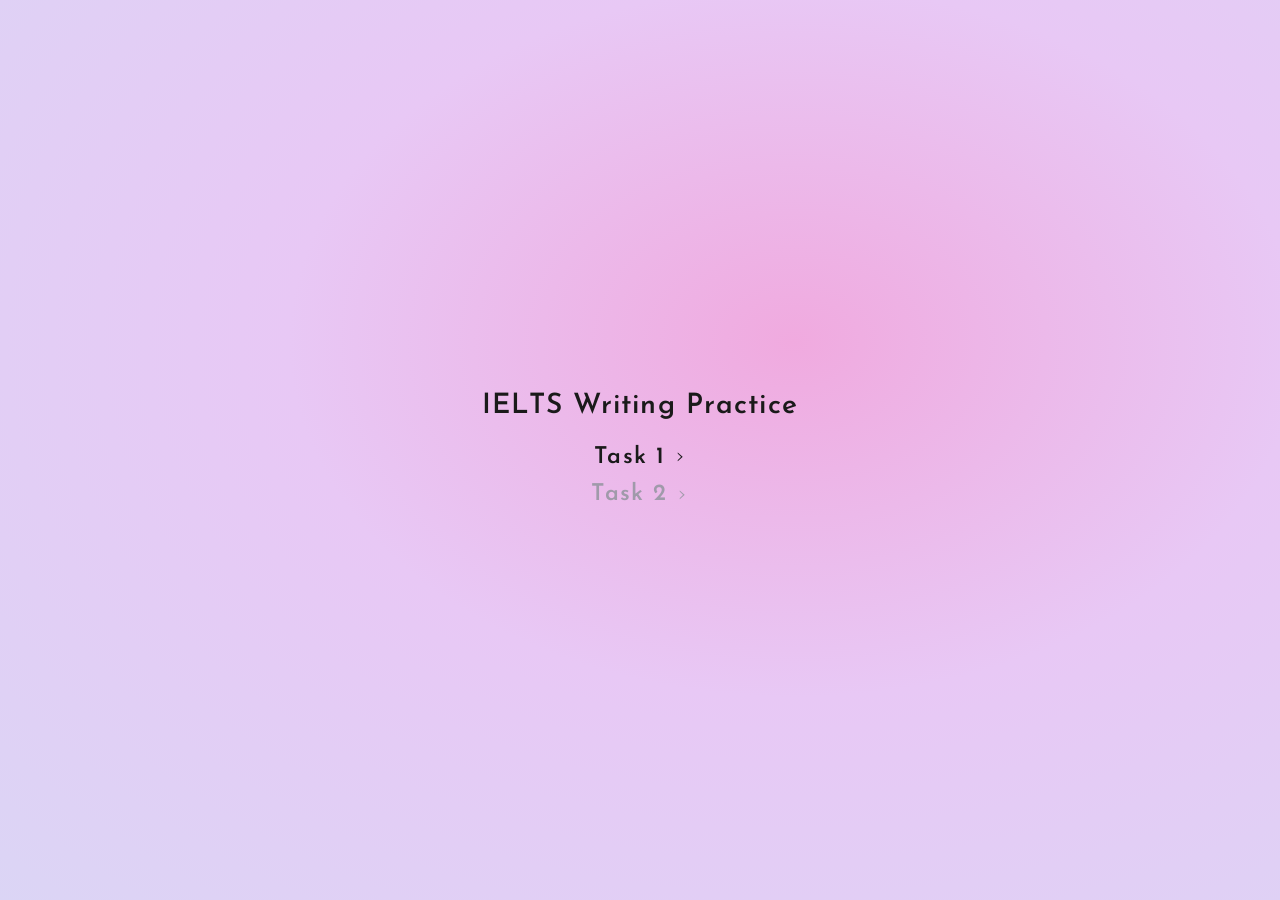
==== index.html @ 99ef27d1 "Add home page with Task 1/Task 2 selection using Josefin Sans https://claude.ai/code/session_01URwxF" ====
<!DOCTYPE html>
<html lang="en">
<head>
  <meta charset="UTF-8" />
  <meta name="viewport" content="width=device-width, initial-scale=1.0" />
  <title>IELTS Writing Practice</title>
  <link rel="preconnect" href="https://fonts.googleapis.com" />
  <link rel="preconnect" href="https://fonts.gstatic.com" crossorigin />
  <link href="https://fonts.googleapis.com/css2?family=Josefin+Sans:wght@300;400;600&display=swap" rel="stylesheet" />
  <link rel="stylesheet" href="style.css" />
</head>
<body>
  <main class="home">
    <div class="home__content">
      <h1 class="home__title">IELTS Writing Practice</h1>
      <nav class="home__nav">
        <a href="task1.html" class="home__link home__link--active">
          <span>Task 1</span>
          <span class="home__arrow">›</span>
        </a>
        <a href="task2.html" class="home__link home__link--muted">
          <span>Task 2</span>
          <span class="home__arrow">›</span>
        </a>
      </nav>
    </div>
  </main>
</body>
</html>
---- style.css ----
*, *::before, *::after {
  box-sizing: border-box;
  margin: 0;
  padding: 0;
}

html, body {
  height: 100%;
}

body {
  min-height: 100vh;
  background: radial-gradient(ellipse at 62% 38%, #f0aadf 0%, #e8c8f5 45%, #dbd5f5 100%);
  font-family: 'Josefin Sans', sans-serif;
}

/* ── Home page ─────────────────────────────────── */

.home {
  display: flex;
  align-items: center;
  justify-content: center;
  min-height: 100vh;
}

.home__content {
  display: flex;
  flex-direction: column;
  align-items: center;
  gap: 0.25rem;
}

.home__title {
  font-size: 1.75rem;
  font-weight: 600;
  letter-spacing: 0.04em;
  color: #1a1a1a;
  margin-bottom: 1.25rem;
}

.home__nav {
  display: flex;
  flex-direction: column;
  align-items: center;
  gap: 0.75rem;
}

.home__link {
  display: flex;
  align-items: center;
  gap: 0.6rem;
  font-size: 1.45rem;
  font-weight: 600;
  letter-spacing: 0.06em;
  text-decoration: none;
  transition: opacity 0.2s, letter-spacing 0.2s;
  cursor: pointer;
}

.home__link--active {
  color: #1a1a1a;
}

.home__link--muted {
  color: #a09aaa;
}

.home__arrow {
  font-size: 1.6rem;
  line-height: 1;
  font-weight: 300;
}

.home__link:hover {
  opacity: 0.7;
  letter-spacing: 0.1em;
}
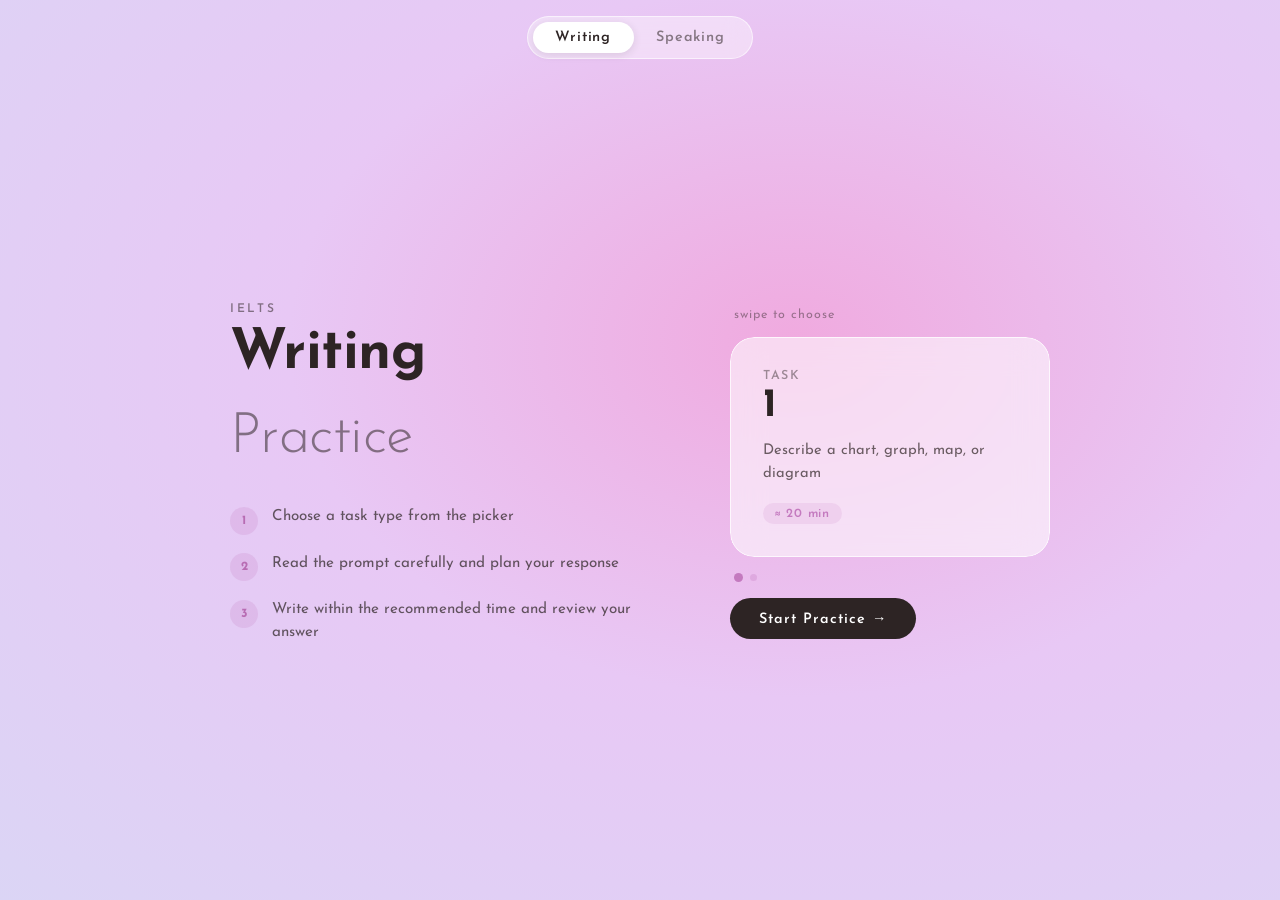
==== commit ca491c4f: "Redesign home page with Writing/Speaking nav and swipe picker https://claude.ai/code/session_01URwxF" ====
--- a/index.html
+++ b/index.html
@@ -3,27 +3,157 @@
 <head>
   <meta charset="UTF-8" />
   <meta name="viewport" content="width=device-width, initial-scale=1.0" />
-  <title>IELTS Writing Practice</title>
+  <title>IELTS Practice</title>
   <link rel="preconnect" href="https://fonts.googleapis.com" />
   <link rel="preconnect" href="https://fonts.gstatic.com" crossorigin />
-  <link href="https://fonts.googleapis.com/css2?family=Josefin+Sans:wght@300;400;600&display=swap" rel="stylesheet" />
+  <link href="https://fonts.googleapis.com/css2?family=Josefin+Sans:wght@300;400;600;700&display=swap" rel="stylesheet" />
   <link rel="stylesheet" href="style.css" />
 </head>
 <body>
-  <main class="home">
-    <div class="home__content">
-      <h1 class="home__title">IELTS Writing Practice</h1>
-      <nav class="home__nav">
-        <a href="task1.html" class="home__link home__link--active">
-          <span>Task 1</span>
-          <span class="home__arrow">›</span>
-        </a>
-        <a href="task2.html" class="home__link home__link--muted">
-          <span>Task 2</span>
-          <span class="home__arrow">›</span>
-        </a>
-      </nav>
+
+  <!-- Fixed Nav -->
+  <nav class="nav">
+    <div class="nav-inner">
+      <div class="nav-pill-track">
+        <div class="nav-slider"></div>
+        <button class="nav-btn active" data-mode="writing">Writing</button>
+        <button class="nav-btn" data-mode="speaking">Speaking</button>
+      </div>
     </div>
-  </main>
+  </nav>
+
+  <!-- Writing Section -->
+  <section class="mode-section" id="section-writing">
+    <div class="mode-layout">
+
+      <!-- Left Hero -->
+      <div class="hero-side">
+        <p class="eyebrow">IELTS</p>
+        <h1 class="hero-title">
+          <span class="title-bold">Writing</span><br />
+          <span class="title-light">Practice</span>
+        </h1>
+        <ol class="steps-list">
+          <li class="step-item">
+            <span class="step-num">1</span>
+            <span class="step-text">Choose a task type from the picker</span>
+          </li>
+          <li class="step-item">
+            <span class="step-num">2</span>
+            <span class="step-text">Read the prompt carefully and plan your response</span>
+          </li>
+          <li class="step-item">
+            <span class="step-num">3</span>
+            <span class="step-text">Write within the recommended time and review your answer</span>
+          </li>
+        </ol>
+      </div>
+
+      <!-- Right Picker -->
+      <div class="picker-side">
+        <p class="swipe-hint">swipe to choose</p>
+
+        <div class="picker-wrap" id="picker-writing">
+          <div class="picker-track">
+
+            <div class="card" data-value="task1">
+              <p class="card-label">Task</p>
+              <p class="card-number">1</p>
+              <p class="card-desc">Describe a chart, graph, map, or diagram</p>
+              <span class="card-badge">&#8776; 20 min</span>
+            </div>
+
+            <div class="card" data-value="task2">
+              <p class="card-label">Task</p>
+              <p class="card-number">2</p>
+              <p class="card-desc">Write a discursive or argumentative essay</p>
+              <span class="card-badge">&#8776; 40 min</span>
+            </div>
+
+          </div>
+        </div>
+
+        <div class="dot-row" id="dots-writing">
+          <span class="dot active"></span>
+          <span class="dot"></span>
+        </div>
+
+        <button class="start-btn" data-picker="picker-writing">Start Practice &#8594;</button>
+      </div>
+
+    </div>
+  </section>
+
+  <!-- Speaking Section -->
+  <section class="mode-section hidden" id="section-speaking">
+    <div class="mode-layout">
+
+      <!-- Left Hero -->
+      <div class="hero-side">
+        <p class="eyebrow">IELTS</p>
+        <h1 class="hero-title">
+          <span class="title-bold">Speaking</span><br />
+          <span class="title-light">Practice</span>
+        </h1>
+        <ol class="steps-list">
+          <li class="step-item">
+            <span class="step-num">1</span>
+            <span class="step-text">Choose a part from the picker</span>
+          </li>
+          <li class="step-item">
+            <span class="step-num">2</span>
+            <span class="step-text">Listen to the prompt and prepare your answer</span>
+          </li>
+          <li class="step-item">
+            <span class="step-num">3</span>
+            <span class="step-text">Speak clearly and practise within the time limit</span>
+          </li>
+        </ol>
+      </div>
+
+      <!-- Right Picker -->
+      <div class="picker-side">
+        <p class="swipe-hint">swipe to choose</p>
+
+        <div class="picker-wrap" id="picker-speaking">
+          <div class="picker-track">
+
+            <div class="card" data-value="part1">
+              <p class="card-label">Part</p>
+              <p class="card-number">1</p>
+              <p class="card-desc">Answer questions about yourself &amp; familiar topics</p>
+              <span class="card-badge">4&#8211;5 min</span>
+            </div>
+
+            <div class="card" data-value="part2">
+              <p class="card-label">Part</p>
+              <p class="card-number">2</p>
+              <p class="card-desc">Two-minute talk from a cue card</p>
+              <span class="card-badge">3&#8211;4 min</span>
+            </div>
+
+            <div class="card" data-value="part3">
+              <p class="card-label">Part</p>
+              <p class="card-number">3</p>
+              <p class="card-desc">In-depth discussion on abstract ideas</p>
+              <span class="card-badge">4&#8211;5 min</span>
+            </div>
+
+          </div>
+        </div>
+
+        <div class="dot-row" id="dots-speaking">
+          <span class="dot active"></span>
+          <span class="dot"></span>
+          <span class="dot"></span>
+        </div>
+
+        <button class="start-btn" data-picker="picker-speaking">Start Practice &#8594;</button>
+      </div>
+
+    </div>
+  </section>
+
+  <script src="app.js"></script>
 </body>
 </html>
--- a/style.css
+++ b/style.css
@@ -1,3 +1,4 @@
+/* ── Reset & Base ──────────────────────────────── */
 *, *::before, *::after {
   box-sizing: border-box;
   margin: 0;
@@ -11,67 +12,346 @@
 body {
   min-height: 100vh;
   background: radial-gradient(ellipse at 62% 38%, #f0aadf 0%, #e8c8f5 45%, #dbd5f5 100%);
+  background-attachment: fixed;
   font-family: 'Josefin Sans', sans-serif;
-}
-
-/* ── Home page ─────────────────────────────────── */
-
-.home {
-  display: flex;
-  align-items: center;
+  color: #2d2424;
+}
+
+/* ── Nav ───────────────────────────────────────── */
+.nav {
+  position: fixed;
+  top: 0;
+  left: 0;
+  right: 0;
+  z-index: 100;
+  display: flex;
   justify-content: center;
+  padding: 1rem 1.5rem;
+}
+
+.nav-inner {
+  background: rgba(255, 255, 255, 0.4);
+  backdrop-filter: blur(12px);
+  -webkit-backdrop-filter: blur(12px);
+  border-radius: 100px;
+  border: 1px solid rgba(255, 255, 255, 0.6);
+  padding: 0.3rem;
+}
+
+.nav-pill-track {
+  position: relative;
+  display: flex;
+  align-items: center;
+}
+
+.nav-slider {
+  position: absolute;
+  top: 0;
+  left: 0;
+  height: 100%;
+  background: #fff;
+  border-radius: 100px;
+  box-shadow: 0 2px 8px rgba(45, 36, 36, 0.12);
+  transition: transform 0.3s cubic-bezier(0.4, 0, 0.2, 1), width 0.3s cubic-bezier(0.4, 0, 0.2, 1);
+  pointer-events: none;
+}
+
+.nav-btn {
+  position: relative;
+  z-index: 1;
+  background: none;
+  border: none;
+  cursor: pointer;
+  font-family: 'Josefin Sans', sans-serif;
+  font-size: 0.9rem;
+  font-weight: 600;
+  letter-spacing: 0.06em;
+  color: rgba(45, 36, 36, 0.55);
+  padding: 0.5rem 1.4rem;
+  border-radius: 100px;
+  transition: color 0.3s;
+  white-space: nowrap;
+  user-select: none;
+}
+
+.nav-btn.active {
+  color: #2d2424;
+}
+
+/* ── Sections ──────────────────────────────────── */
+.mode-section {
   min-height: 100vh;
-}
-
-.home__content {
+  padding-top: 6rem;
+  padding-bottom: 3rem;
+  display: flex;
+  align-items: center;
+}
+
+.mode-section.hidden {
+  display: none;
+}
+
+.mode-layout {
+  display: flex;
+  align-items: center;
+  justify-content: center;
+  gap: 5rem;
+  width: 100%;
+  max-width: 1100px;
+  margin: 0 auto;
+  padding: 0 2rem;
+}
+
+/* ── Hero Side ─────────────────────────────────── */
+.hero-side {
+  flex: 1;
+  min-width: 0;
+  max-width: 420px;
+}
+
+.eyebrow {
+  font-size: 0.75rem;
+  font-weight: 600;
+  letter-spacing: 0.22em;
+  color: rgba(45, 36, 36, 0.55);
+  text-transform: uppercase;
+  margin-bottom: 0.6rem;
+}
+
+.hero-title {
+  line-height: 1.05;
+  margin-bottom: 2.4rem;
+}
+
+.title-bold {
+  display: block;
+  font-size: 3.5rem;
+  font-weight: 700;
+  color: #2d2424;
+  letter-spacing: -0.01em;
+}
+
+.title-light {
+  display: block;
+  font-size: 3.5rem;
+  font-weight: 300;
+  color: rgba(45, 36, 36, 0.55);
+  letter-spacing: -0.01em;
+}
+
+.steps-list {
+  list-style: none;
   display: flex;
   flex-direction: column;
-  align-items: center;
-  gap: 0.25rem;
-}
-
-.home__title {
-  font-size: 1.75rem;
-  font-weight: 600;
-  letter-spacing: 0.04em;
-  color: #1a1a1a;
-  margin-bottom: 1.25rem;
-}
-
-.home__nav {
+  gap: 1.1rem;
+}
+
+.step-item {
+  display: flex;
+  align-items: flex-start;
+  gap: 0.9rem;
+}
+
+.step-num {
+  flex-shrink: 0;
+  width: 1.75rem;
+  height: 1.75rem;
+  background: rgba(196, 122, 191, 0.2);
+  color: #b86cb3;
+  border-radius: 50%;
+  display: flex;
+  align-items: center;
+  justify-content: center;
+  font-size: 0.78rem;
+  font-weight: 700;
+  letter-spacing: 0;
+  margin-top: 0.05rem;
+}
+
+.step-text {
+  font-size: 0.95rem;
+  font-weight: 400;
+  color: rgba(45, 36, 36, 0.72);
+  line-height: 1.5;
+}
+
+/* ── Picker Side ───────────────────────────────── */
+.picker-side {
   display: flex;
   flex-direction: column;
-  align-items: center;
-  gap: 0.75rem;
-}
-
-.home__link {
-  display: flex;
-  align-items: center;
-  gap: 0.6rem;
-  font-size: 1.45rem;
+  align-items: flex-start;
+  gap: 1rem;
+  flex-shrink: 0;
+}
+
+.swipe-hint {
+  font-size: 0.78rem;
+  font-weight: 400;
+  letter-spacing: 0.08em;
+  color: rgba(45, 36, 36, 0.45);
+  text-transform: lowercase;
+  padding-left: 0.25rem;
+}
+
+/* ── Picker Wrap (scroll container) ───────────── */
+.picker-wrap {
+  width: 320px;
+  max-width: 100%;
+  overflow-x: scroll;
+  scroll-snap-type: x mandatory;
+  scroll-behavior: smooth;
+  cursor: grab;
+  -ms-overflow-style: none;
+  scrollbar-width: none;
+  border-radius: 24px;
+}
+
+.picker-wrap::-webkit-scrollbar {
+  display: none;
+}
+
+.picker-wrap.grabbing {
+  cursor: grabbing;
+}
+
+.picker-track {
+  display: flex;
+  width: max-content;
+}
+
+/* ── Cards ─────────────────────────────────────── */
+.card {
+  flex: 0 0 320px;
+  max-width: 100%;
+  scroll-snap-align: center;
+  background: rgba(255, 255, 255, 0.55);
+  backdrop-filter: blur(16px);
+  -webkit-backdrop-filter: blur(16px);
+  border: 1px solid rgba(255, 255, 255, 0.75);
+  border-radius: 24px;
+  padding: 2rem;
+  display: flex;
+  flex-direction: column;
+  gap: 0.5rem;
+  min-height: 220px;
+}
+
+.card-label {
+  font-size: 0.78rem;
+  font-weight: 600;
+  letter-spacing: 0.14em;
+  color: rgba(45, 36, 36, 0.45);
+  text-transform: uppercase;
+  margin-bottom: -0.25rem;
+}
+
+.card-number {
+  font-size: 2.5rem;
+  font-weight: 700;
+  color: #2d2424;
+  line-height: 1;
+  margin-bottom: 0.4rem;
+}
+
+.card-desc {
+  font-size: 0.92rem;
+  font-weight: 400;
+  color: rgba(45, 36, 36, 0.7);
+  line-height: 1.55;
+  flex: 1;
+}
+
+.card-badge {
+  display: inline-block;
+  background: rgba(196, 122, 191, 0.15);
+  color: #c47abf;
+  font-size: 0.78rem;
   font-weight: 600;
   letter-spacing: 0.06em;
-  text-decoration: none;
-  transition: opacity 0.2s, letter-spacing 0.2s;
+  border-radius: 100px;
+  padding: 0.28rem 0.75rem;
+  align-self: flex-start;
+  margin-top: 0.25rem;
+}
+
+/* ── Dot Indicators ────────────────────────────── */
+.dot-row {
+  display: flex;
+  align-items: center;
+  gap: 0.45rem;
+  padding-left: 0.25rem;
+}
+
+.dot {
+  display: block;
+  width: 7px;
+  height: 7px;
+  border-radius: 50%;
+  background: rgba(196, 122, 191, 0.3);
+  transition: background 0.25s, width 0.25s, height 0.25s;
+}
+
+.dot.active {
+  background: #c47abf;
+  width: 9px;
+  height: 9px;
+}
+
+/* ── Start Button ──────────────────────────────── */
+.start-btn {
+  background: #2d2424;
+  color: #fff;
+  border: none;
+  border-radius: 100px;
+  font-family: 'Josefin Sans', sans-serif;
+  font-size: 0.9rem;
+  font-weight: 600;
+  letter-spacing: 0.07em;
+  padding: 0.75rem 1.8rem;
   cursor: pointer;
-}
-
-.home__link--active {
-  color: #1a1a1a;
-}
-
-.home__link--muted {
-  color: #a09aaa;
-}
-
-.home__arrow {
-  font-size: 1.6rem;
-  line-height: 1;
-  font-weight: 300;
-}
-
-.home__link:hover {
-  opacity: 0.7;
-  letter-spacing: 0.1em;
-}
+  transition: opacity 0.2s, transform 0.15s;
+  white-space: nowrap;
+}
+
+.start-btn:hover {
+  opacity: 0.85;
+  transform: translateY(-1px);
+}
+
+.start-btn:active {
+  transform: translateY(0);
+}
+
+/* ── Mobile ────────────────────────────────────── */
+@media (max-width: 700px) {
+  .mode-layout {
+    flex-direction: column;
+    align-items: flex-start;
+    gap: 2.5rem;
+    padding: 0 1.25rem;
+  }
+
+  .hero-side {
+    max-width: 100%;
+  }
+
+  .title-bold,
+  .title-light {
+    font-size: 2.6rem;
+  }
+
+  .picker-side {
+    width: 100%;
+    align-items: flex-start;
+  }
+
+  .picker-wrap {
+    width: 100%;
+    max-width: 360px;
+  }
+
+  .card {
+    flex: 0 0 calc(100vw - 2.5rem);
+    max-width: 360px;
+  }
+}
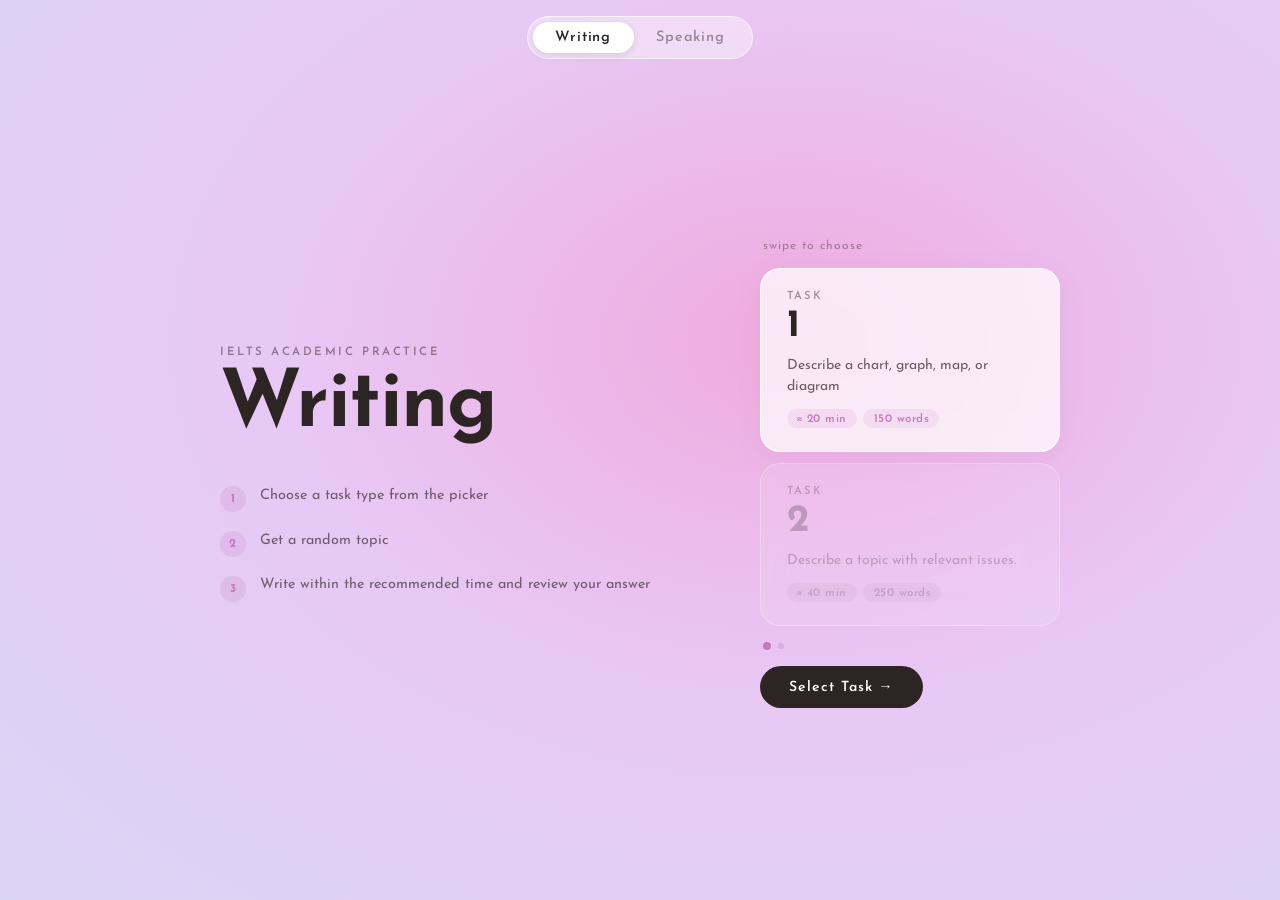
==== commit 930c57be: "Redesign to vertical card stack with game-like swap animation - Replace horizontal scroll picker wit" ====
--- a/index.html
+++ b/index.html
@@ -28,11 +28,8 @@
 
       <!-- Left Hero -->
       <div class="hero-side">
-        <p class="eyebrow">IELTS</p>
-        <h1 class="hero-title">
-          <span class="title-bold">Writing</span><br />
-          <span class="title-light">Practice</span>
-        </h1>
+        <p class="eyebrow">IELTS Academic Practice</p>
+        <h1 class="hero-title">Writing</h1>
         <ol class="steps-list">
           <li class="step-item">
             <span class="step-num">1</span>
@@ -40,7 +37,7 @@
           </li>
           <li class="step-item">
             <span class="step-num">2</span>
-            <span class="step-text">Read the prompt carefully and plan your response</span>
+            <span class="step-text">Get a random topic</span>
           </li>
           <li class="step-item">
             <span class="step-num">3</span>
@@ -53,24 +50,28 @@
       <div class="picker-side">
         <p class="swipe-hint">swipe to choose</p>
 
-        <div class="picker-wrap" id="picker-writing">
-          <div class="picker-track">
+        <div class="card-stack" id="stack-writing">
 
-            <div class="card" data-value="task1">
-              <p class="card-label">Task</p>
-              <p class="card-number">1</p>
-              <p class="card-desc">Describe a chart, graph, map, or diagram</p>
+          <div class="card card-active" data-value="task1">
+            <p class="card-label">Task</p>
+            <p class="card-number">1</p>
+            <p class="card-desc">Describe a chart, graph, map, or diagram</p>
+            <div class="card-badges">
               <span class="card-badge">&#8776; 20 min</span>
+              <span class="card-badge">150 words</span>
             </div>
+          </div>
 
-            <div class="card" data-value="task2">
-              <p class="card-label">Task</p>
-              <p class="card-number">2</p>
-              <p class="card-desc">Write a discursive or argumentative essay</p>
+          <div class="card card-inactive" data-value="task2">
+            <p class="card-label">Task</p>
+            <p class="card-number">2</p>
+            <p class="card-desc">Describe a topic with relevant issues.</p>
+            <div class="card-badges">
               <span class="card-badge">&#8776; 40 min</span>
+              <span class="card-badge">250 words</span>
             </div>
+          </div>
 
-          </div>
         </div>
 
         <div class="dot-row" id="dots-writing">
@@ -78,7 +79,7 @@
           <span class="dot"></span>
         </div>
 
-        <button class="start-btn" data-picker="picker-writing">Start Practice &#8594;</button>
+        <button class="start-btn" data-section="writing">Select Task &#8594;</button>
       </div>
 
     </div>
@@ -90,11 +91,8 @@
 
       <!-- Left Hero -->
       <div class="hero-side">
-        <p class="eyebrow">IELTS</p>
-        <h1 class="hero-title">
-          <span class="title-bold">Speaking</span><br />
-          <span class="title-light">Practice</span>
-        </h1>
+        <p class="eyebrow">IELTS Academic Practice</p>
+        <h1 class="hero-title">Speaking</h1>
         <ol class="steps-list">
           <li class="step-item">
             <span class="step-num">1</span>
@@ -102,11 +100,11 @@
           </li>
           <li class="step-item">
             <span class="step-num">2</span>
-            <span class="step-text">Listen to the prompt and prepare your answer</span>
+            <span class="step-text">Get a random topic</span>
           </li>
           <li class="step-item">
             <span class="step-num">3</span>
-            <span class="step-text">Speak clearly and practise within the time limit</span>
+            <span class="step-text">Practice your speaking!</span>
           </li>
         </ol>
       </div>
@@ -115,31 +113,35 @@
       <div class="picker-side">
         <p class="swipe-hint">swipe to choose</p>
 
-        <div class="picker-wrap" id="picker-speaking">
-          <div class="picker-track">
+        <div class="card-stack" id="stack-speaking">
 
-            <div class="card" data-value="part1">
-              <p class="card-label">Part</p>
-              <p class="card-number">1</p>
-              <p class="card-desc">Answer questions about yourself &amp; familiar topics</p>
-              <span class="card-badge">4&#8211;5 min</span>
+          <div class="card card-active" data-value="part1">
+            <p class="card-label">Part</p>
+            <p class="card-number">1</p>
+            <p class="card-desc">Introduce and interview</p>
+            <div class="card-badges">
+              <span class="card-badge">&#8776; 4 &#8211; 5 minutes</span>
             </div>
+          </div>
 
-            <div class="card" data-value="part2">
-              <p class="card-label">Part</p>
-              <p class="card-number">2</p>
-              <p class="card-desc">Two-minute talk from a cue card</p>
-              <span class="card-badge">3&#8211;4 min</span>
+          <div class="card card-inactive" data-value="part2">
+            <p class="card-label">Part</p>
+            <p class="card-number">2</p>
+            <p class="card-desc">Long turn</p>
+            <div class="card-badges">
+              <span class="card-badge">&#8776; 3 &#8211; 4 minutes</span>
             </div>
+          </div>
 
-            <div class="card" data-value="part3">
-              <p class="card-label">Part</p>
-              <p class="card-number">3</p>
-              <p class="card-desc">In-depth discussion on abstract ideas</p>
-              <span class="card-badge">4&#8211;5 min</span>
+          <div class="card card-inactive" data-value="part3">
+            <p class="card-label">Part</p>
+            <p class="card-number">3</p>
+            <p class="card-desc">Discussion</p>
+            <div class="card-badges">
+              <span class="card-badge">&#8776; 4 &#8211; 5 mins</span>
             </div>
+          </div>
 
-          </div>
         </div>
 
         <div class="dot-row" id="dots-speaking">
@@ -148,7 +150,7 @@
           <span class="dot"></span>
         </div>
 
-        <button class="start-btn" data-picker="picker-speaking">Start Practice &#8594;</button>
+        <button class="start-btn" data-section="speaking">Select Task &#8594;</button>
       </div>
 
     </div>
--- a/style.css
+++ b/style.css
@@ -66,7 +66,7 @@
   font-size: 0.9rem;
   font-weight: 600;
   letter-spacing: 0.06em;
-  color: rgba(45, 36, 36, 0.55);
+  color: rgba(45, 36, 36, 0.45);
   padding: 0.5rem 1.4rem;
   border-radius: 100px;
   transition: color 0.3s;
@@ -106,37 +106,25 @@
 .hero-side {
   flex: 1;
   min-width: 0;
-  max-width: 420px;
+  max-width: 460px;
 }
 
 .eyebrow {
-  font-size: 0.75rem;
+  font-size: 0.72rem;
   font-weight: 600;
   letter-spacing: 0.22em;
-  color: rgba(45, 36, 36, 0.55);
+  color: rgba(45, 36, 36, 0.5);
   text-transform: uppercase;
-  margin-bottom: 0.6rem;
+  margin-bottom: 0.5rem;
 }
 
 .hero-title {
-  line-height: 1.05;
+  font-size: 5rem;
+  font-weight: 700;
+  letter-spacing: -0.02em;
+  line-height: 1;
+  color: #2d2424;
   margin-bottom: 2.4rem;
-}
-
-.title-bold {
-  display: block;
-  font-size: 3.5rem;
-  font-weight: 700;
-  color: #2d2424;
-  letter-spacing: -0.01em;
-}
-
-.title-light {
-  display: block;
-  font-size: 3.5rem;
-  font-weight: 300;
-  color: rgba(45, 36, 36, 0.55);
-  letter-spacing: -0.01em;
 }
 
 .steps-list {
@@ -154,25 +142,24 @@
 
 .step-num {
   flex-shrink: 0;
-  width: 1.75rem;
-  height: 1.75rem;
-  background: rgba(196, 122, 191, 0.2);
-  color: #b86cb3;
+  width: 1.6rem;
+  height: 1.6rem;
+  background: rgba(196, 122, 191, 0.18);
+  color: #c47abf;
   border-radius: 50%;
   display: flex;
   align-items: center;
   justify-content: center;
-  font-size: 0.78rem;
+  font-size: 0.75rem;
   font-weight: 700;
-  letter-spacing: 0;
-  margin-top: 0.05rem;
+  margin-top: 0.1rem;
 }
 
 .step-text {
-  font-size: 0.95rem;
+  font-size: 0.9rem;
   font-weight: 400;
-  color: rgba(45, 36, 36, 0.72);
-  line-height: 1.5;
+  color: rgba(45, 36, 36, 0.65);
+  line-height: 1.55;
 }
 
 /* ── Picker Side ───────────────────────────────── */
@@ -185,93 +172,152 @@
 }
 
 .swipe-hint {
-  font-size: 0.78rem;
+  font-size: 0.75rem;
   font-weight: 400;
   letter-spacing: 0.08em;
-  color: rgba(45, 36, 36, 0.45);
+  color: rgba(45, 36, 36, 0.4);
   text-transform: lowercase;
-  padding-left: 0.25rem;
-}
-
-/* ── Picker Wrap (scroll container) ───────────── */
-.picker-wrap {
-  width: 320px;
+  padding-left: 0.2rem;
+}
+
+/* ── Card Stack ────────────────────────────────── */
+.card-stack {
+  display: flex;
+  flex-direction: column;
+  gap: 0.7rem;
+  width: 300px;
   max-width: 100%;
-  overflow-x: scroll;
-  scroll-snap-type: x mandatory;
-  scroll-behavior: smooth;
-  cursor: grab;
-  -ms-overflow-style: none;
-  scrollbar-width: none;
-  border-radius: 24px;
-}
-
-.picker-wrap::-webkit-scrollbar {
-  display: none;
-}
-
-.picker-wrap.grabbing {
-  cursor: grabbing;
-}
-
-.picker-track {
-  display: flex;
-  width: max-content;
 }
 
 /* ── Cards ─────────────────────────────────────── */
 .card {
-  flex: 0 0 320px;
-  max-width: 100%;
-  scroll-snap-align: center;
-  background: rgba(255, 255, 255, 0.55);
+  position: relative;
+  overflow: hidden;
+  width: 100%;
+  background: rgba(255, 255, 255, 0.22);
   backdrop-filter: blur(16px);
   -webkit-backdrop-filter: blur(16px);
-  border: 1px solid rgba(255, 255, 255, 0.75);
-  border-radius: 24px;
-  padding: 2rem;
+  border: 1px solid rgba(255, 255, 255, 0.5);
+  border-radius: 20px;
+  padding: 1.4rem 1.6rem;
   display: flex;
   flex-direction: column;
-  gap: 0.5rem;
-  min-height: 220px;
-}
-
+  gap: 0.35rem;
+  cursor: pointer;
+  /* transitions for bg/opacity/shadow only — transform handled by animation */
+  transition:
+    background 0.35s ease,
+    opacity 0.35s ease,
+    box-shadow 0.35s ease,
+    border-color 0.35s ease;
+}
+
+.card.card-active {
+  background: rgba(255, 255, 255, 0.72);
+  opacity: 1;
+  box-shadow: 0 6px 24px rgba(196, 122, 191, 0.14);
+  border-color: rgba(255, 255, 255, 0.9);
+  cursor: default;
+}
+
+.card.card-inactive {
+  opacity: 0.55;
+  box-shadow: none;
+}
+
+.card.card-inactive:hover {
+  opacity: 0.8;
+  background: rgba(255, 255, 255, 0.35);
+}
+
+/* ── Card content ──────────────────────────────── */
 .card-label {
-  font-size: 0.78rem;
-  font-weight: 600;
-  letter-spacing: 0.14em;
+  font-size: 0.7rem;
+  font-weight: 600;
+  letter-spacing: 0.16em;
   color: rgba(45, 36, 36, 0.45);
   text-transform: uppercase;
-  margin-bottom: -0.25rem;
 }
 
 .card-number {
-  font-size: 2.5rem;
+  font-size: 2.4rem;
   font-weight: 700;
   color: #2d2424;
   line-height: 1;
-  margin-bottom: 0.4rem;
+  margin-bottom: 0.2rem;
+}
+
+.card.card-inactive .card-label,
+.card.card-inactive .card-number,
+.card.card-inactive .card-desc {
+  color: rgba(45, 36, 36, 0.45);
 }
 
 .card-desc {
-  font-size: 0.92rem;
+  font-size: 0.88rem;
   font-weight: 400;
   color: rgba(45, 36, 36, 0.7);
-  line-height: 1.55;
-  flex: 1;
+  line-height: 1.5;
+}
+
+.card-badges {
+  display: flex;
+  flex-wrap: wrap;
+  gap: 0.4rem;
+  margin-top: 0.4rem;
 }
 
 .card-badge {
   display: inline-block;
-  background: rgba(196, 122, 191, 0.15);
+  background: rgba(196, 122, 191, 0.13);
   color: #c47abf;
-  font-size: 0.78rem;
-  font-weight: 600;
-  letter-spacing: 0.06em;
-  border-radius: 100px;
-  padding: 0.28rem 0.75rem;
-  align-self: flex-start;
-  margin-top: 0.25rem;
+  font-size: 0.72rem;
+  font-weight: 600;
+  letter-spacing: 0.04em;
+  border-radius: 100px;
+  padding: 0.22rem 0.65rem;
+}
+
+.card.card-inactive .card-badge {
+  background: rgba(45, 36, 36, 0.07);
+  color: rgba(45, 36, 36, 0.35);
+}
+
+/* ── Card selection animation ──────────────────── */
+@keyframes card-pop {
+  0%   { transform: scale(1)    translateY(0);   }
+  30%  { transform: scale(1.04) translateY(-6px); }
+  62%  { transform: scale(0.985) translateY(1px); }
+  100% { transform: scale(1)    translateY(0);   }
+}
+
+/* Shimmer sweep — the "game card glow" */
+@keyframes card-shimmer {
+  0%   { transform: translateX(-120%) skewX(-18deg); opacity: 0;   }
+  25%  { opacity: 1; }
+  100% { transform: translateX(250%)  skewX(-18deg); opacity: 0;   }
+}
+
+.card.card-popping {
+  animation: card-pop 0.5s cubic-bezier(0.34, 1.56, 0.64, 1) forwards;
+}
+
+.card.card-popping::after {
+  content: '';
+  position: absolute;
+  inset: 0;
+  /* wide gradient band */
+  background: linear-gradient(
+    90deg,
+    transparent 0%,
+    rgba(255, 255, 255, 0.55) 50%,
+    transparent 100%
+  );
+  width: 60%;
+  left: 0;
+  pointer-events: none;
+  border-radius: inherit;
+  animation: card-shimmer 0.5s ease-out forwards;
 }
 
 /* ── Dot Indicators ────────────────────────────── */
@@ -279,13 +325,13 @@
   display: flex;
   align-items: center;
   gap: 0.45rem;
-  padding-left: 0.25rem;
+  padding-left: 0.2rem;
 }
 
 .dot {
   display: block;
-  width: 7px;
-  height: 7px;
+  width: 6px;
+  height: 6px;
   border-radius: 50%;
   background: rgba(196, 122, 191, 0.3);
   transition: background 0.25s, width 0.25s, height 0.25s;
@@ -293,8 +339,8 @@
 
 .dot.active {
   background: #c47abf;
-  width: 9px;
-  height: 9px;
+  width: 8px;
+  height: 8px;
 }
 
 /* ── Start Button ──────────────────────────────── */
@@ -304,22 +350,23 @@
   border: none;
   border-radius: 100px;
   font-family: 'Josefin Sans', sans-serif;
-  font-size: 0.9rem;
+  font-size: 0.88rem;
   font-weight: 600;
   letter-spacing: 0.07em;
-  padding: 0.75rem 1.8rem;
+  padding: 0.8rem 1.8rem;
   cursor: pointer;
   transition: opacity 0.2s, transform 0.15s;
   white-space: nowrap;
 }
 
 .start-btn:hover {
-  opacity: 0.85;
-  transform: translateY(-1px);
+  opacity: 0.82;
+  transform: translateY(-2px);
 }
 
 .start-btn:active {
   transform: translateY(0);
+  opacity: 1;
 }
 
 /* ── Mobile ────────────────────────────────────── */
@@ -335,9 +382,8 @@
     max-width: 100%;
   }
 
-  .title-bold,
-  .title-light {
-    font-size: 2.6rem;
+  .hero-title {
+    font-size: 3.5rem;
   }
 
   .picker-side {
@@ -345,13 +391,8 @@
     align-items: flex-start;
   }
 
-  .picker-wrap {
+  .card-stack {
     width: 100%;
     max-width: 360px;
   }
-
-  .card {
-    flex: 0 0 calc(100vw - 2.5rem);
-    max-width: 360px;
-  }
-}
+}
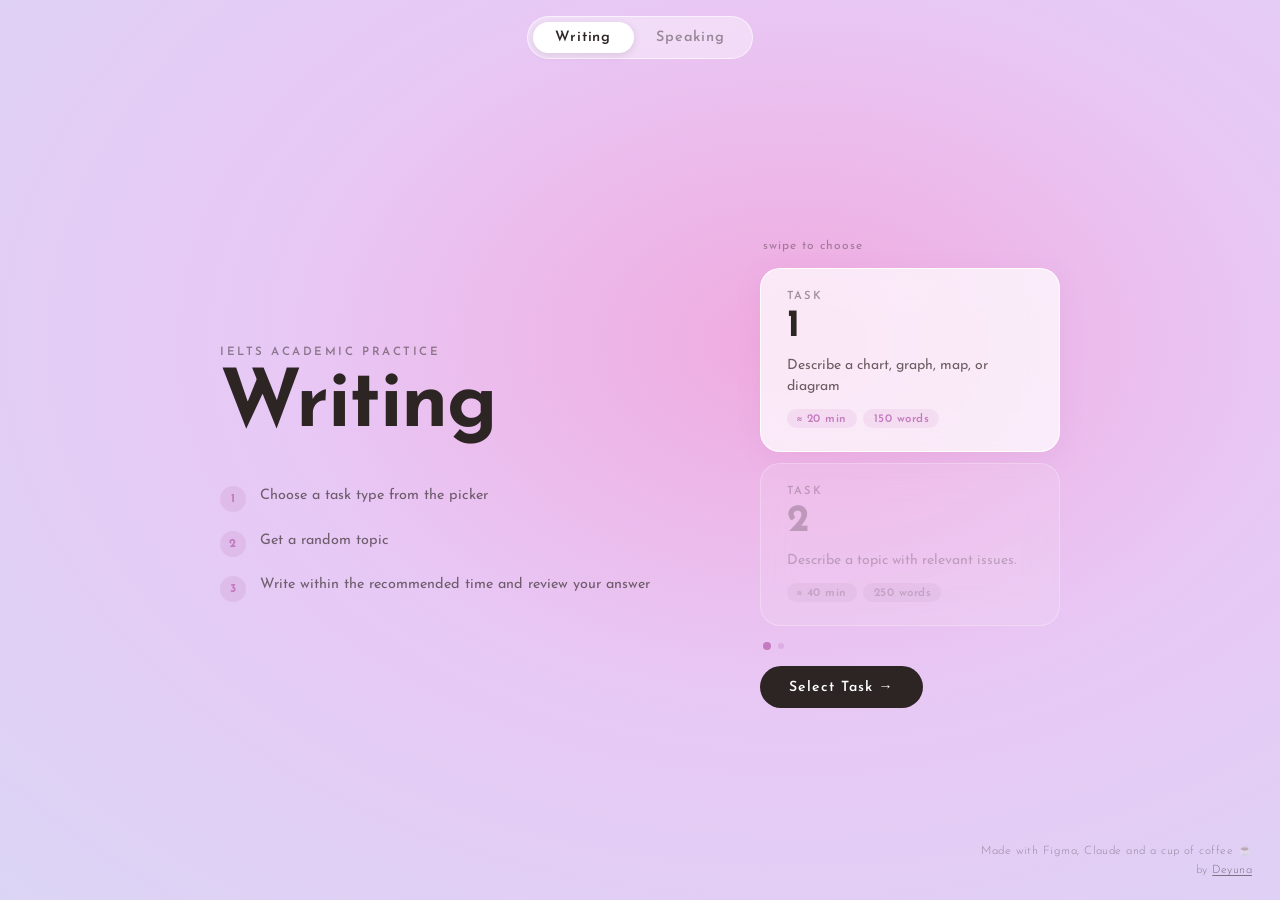
==== commit 61a18cf9: "Add fixed footer with LinkedIn credit https://claude.ai/code/session_01URwxFkkbkKfCpyvMgmsJ2j" ====
--- a/index.html
+++ b/index.html
@@ -156,6 +156,13 @@
     </div>
   </section>
 
+  <footer class="site-footer">
+    <p class="footer-text">
+      Made with Figma, Claude and a cup of coffee &#9749;<br>
+      by <a class="footer-link" href="https://www.linkedin.com/in/deyuna-arham-rusmiland/" target="_blank" rel="noopener noreferrer">Deyuna</a>
+    </p>
+  </footer>
+
   <script src="app.js"></script>
 </body>
 </html>
--- a/style.css
+++ b/style.css
@@ -396,3 +396,33 @@
     max-width: 360px;
   }
 }
+
+/* ── Footer ────────────────────────────────────── */
+.site-footer {
+  position: fixed;
+  bottom: 1.25rem;
+  right: 1.75rem;
+  text-align: right;
+  pointer-events: none;
+}
+
+.footer-text {
+  font-family: 'Josefin Sans', sans-serif;
+  font-size: 0.72rem;
+  font-weight: 300;
+  letter-spacing: 0.04em;
+  color: rgba(45, 36, 36, 0.42);
+  line-height: 1.65;
+}
+
+.footer-link {
+  pointer-events: all;
+  color: rgba(45, 36, 36, 0.55);
+  text-decoration: underline;
+  text-underline-offset: 2px;
+  transition: color 0.2s;
+}
+
+.footer-link:hover {
+  color: #2d2424;
+}
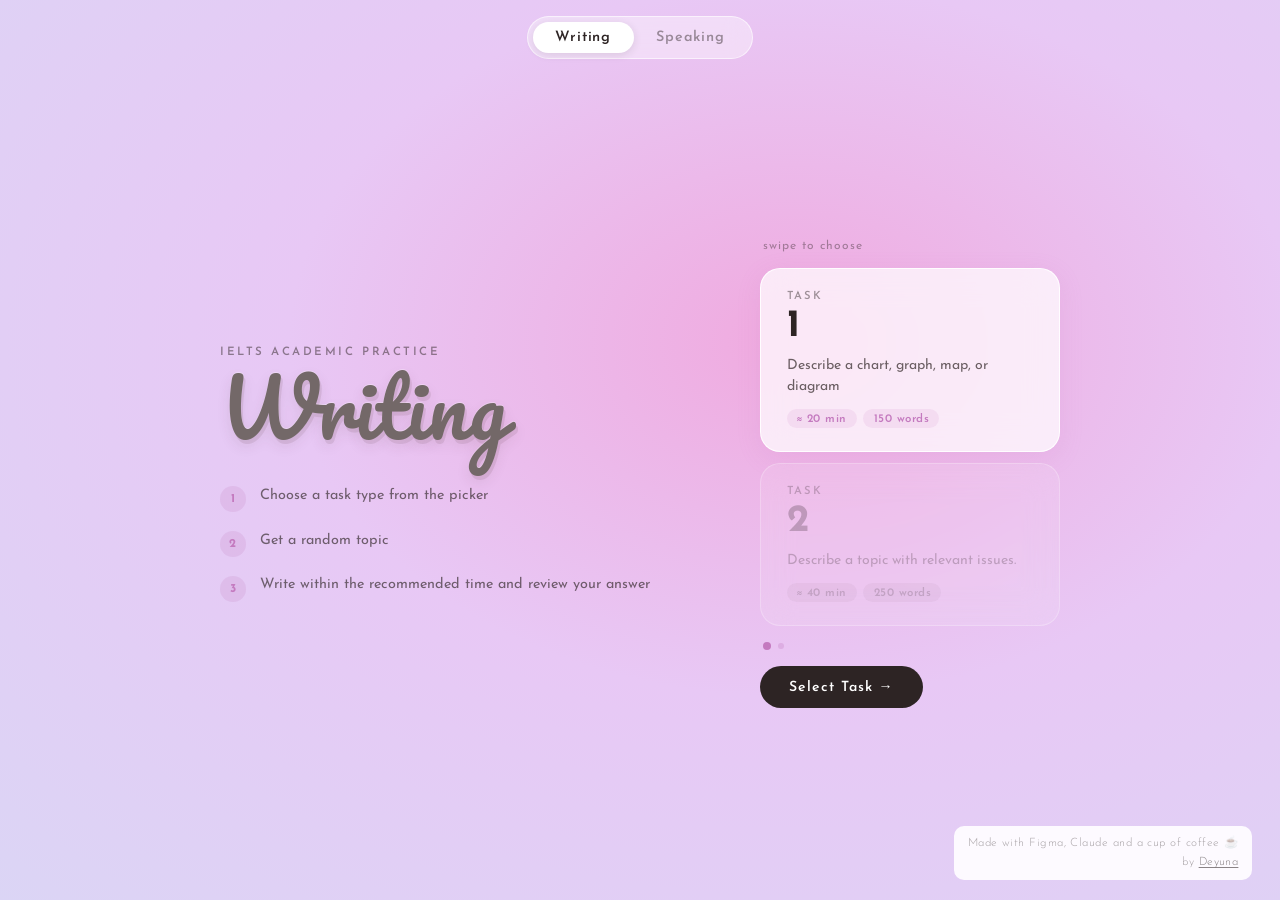
==== commit cb9fb2d7: "Replace hero title with Pacifico bubbly font style https://claude.ai/code/session_01URwxFkkbkKfCpyvM" ====
--- a/index.html
+++ b/index.html
@@ -6,7 +6,7 @@
   <title>IELTS Practice</title>
   <link rel="preconnect" href="https://fonts.googleapis.com" />
   <link rel="preconnect" href="https://fonts.gstatic.com" crossorigin />
-  <link href="https://fonts.googleapis.com/css2?family=Josefin+Sans:wght@300;400;600;700&display=swap" rel="stylesheet" />
+  <link href="https://fonts.googleapis.com/css2?family=Josefin+Sans:wght@300;400;600;700&family=Pacifico&display=swap" rel="stylesheet" />
   <link rel="stylesheet" href="style.css" />
 </head>
 <body>
--- a/style.css
+++ b/style.css
@@ -119,11 +119,16 @@
 }
 
 .hero-title {
+  font-family: 'Pacifico', cursive;
   font-size: 5rem;
-  font-weight: 700;
-  letter-spacing: -0.02em;
+  font-weight: 400;
+  letter-spacing: 0.01em;
   line-height: 1;
-  color: #2d2424;
+  color: #736868;
+  text-shadow:
+    0 -1px 0 rgba(255, 255, 255, 0.3),
+    2px 4px 0 rgba(80, 50, 50, 0.1),
+    0 6px 14px rgba(80, 50, 50, 0.1);
   margin-bottom: 2.4rem;
 }
 
@@ -383,7 +388,7 @@
   }
 
   .hero-title {
-    font-size: 3.5rem;
+    font-size: 3rem;
   }
 
   .picker-side {
@@ -404,6 +409,9 @@
   right: 1.75rem;
   text-align: right;
   pointer-events: none;
+  background: #FDFAFF;
+  padding: 0.5rem 0.85rem;
+  border-radius: 10px;
 }
 
 .footer-text {
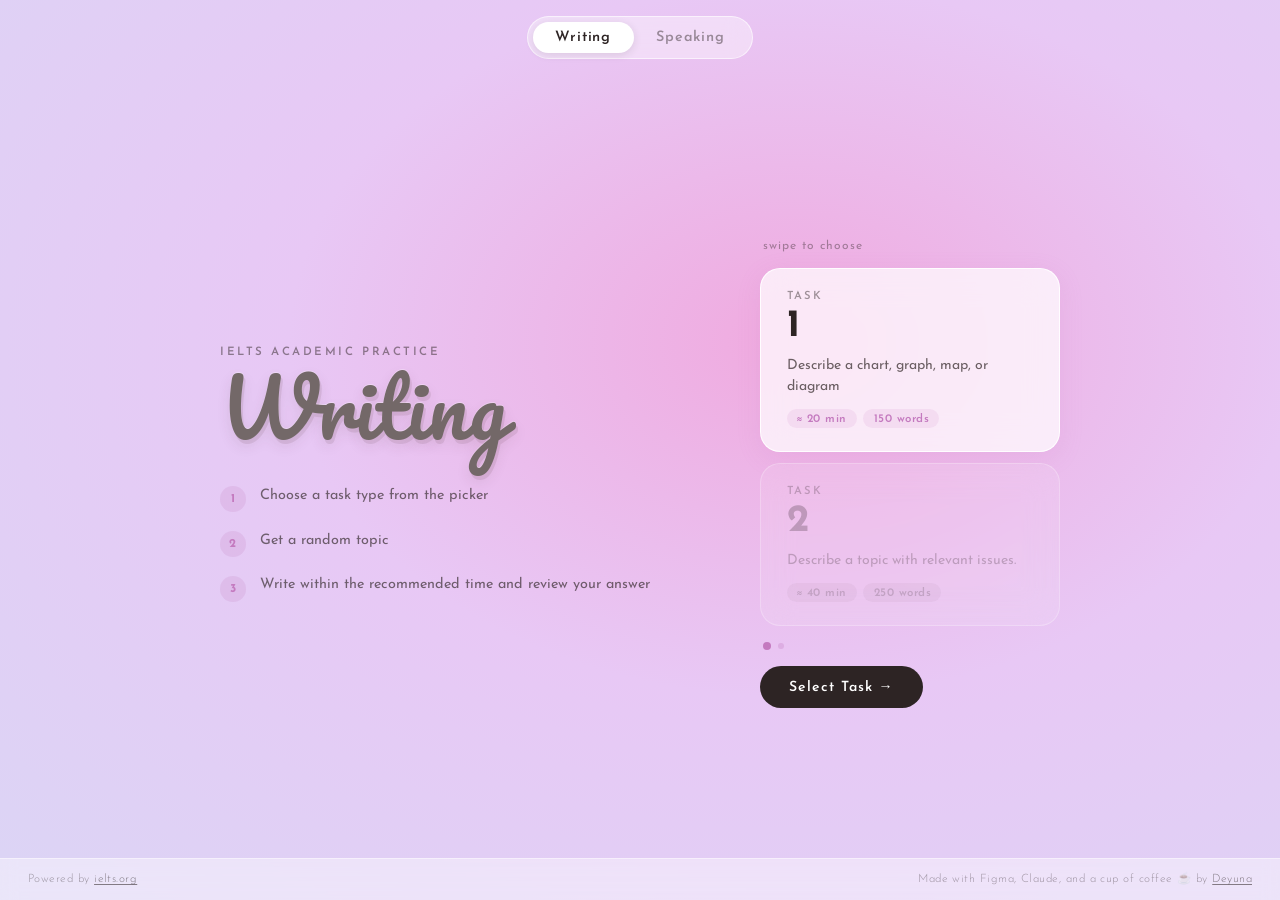
==== commit 9d1838e3: "Redesign footer to full-width bottom bar with two sides Left: "Powered by ielts.org" | Right: "Made " ====
--- a/index.html
+++ b/index.html
@@ -157,10 +157,12 @@
   </section>
 
   <footer class="site-footer">
-    <p class="footer-text">
-      Made with Figma, Claude and a cup of coffee &#9749;<br>
-      by <a class="footer-link" href="https://www.linkedin.com/in/deyuna-arham-rusmiland/" target="_blank" rel="noopener noreferrer">Deyuna</a>
-    </p>
+    <span class="footer-left">
+      Powered by <a class="footer-link" href="https://ielts.org" target="_blank" rel="noopener noreferrer">ielts.org</a>
+    </span>
+    <span class="footer-right">
+      Made with Figma, Claude, and a cup of coffee &#9749; by <a class="footer-link" href="https://www.linkedin.com/in/deyuna-arham-rusmiland/" target="_blank" rel="noopener noreferrer">Deyuna</a>
+    </span>
   </footer>
 
   <script src="app.js"></script>
--- a/style.css
+++ b/style.css
@@ -405,26 +405,31 @@
 /* ── Footer ────────────────────────────────────── */
 .site-footer {
   position: fixed;
-  bottom: 1.25rem;
-  right: 1.75rem;
-  text-align: right;
-  pointer-events: none;
-  background: #FDFAFF;
-  padding: 0.5rem 0.85rem;
-  border-radius: 10px;
-}
-
-.footer-text {
+  bottom: 0;
+  left: 0;
+  right: 0;
+  z-index: 50;
+  display: flex;
+  justify-content: space-between;
+  align-items: center;
+  padding: 0.75rem 1.75rem;
+  border-top: 1px solid rgba(255, 255, 255, 0.45);
+  background: rgba(253, 250, 255, 0.45);
+  backdrop-filter: blur(8px);
+  -webkit-backdrop-filter: blur(8px);
+}
+
+.footer-left,
+.footer-right {
   font-family: 'Josefin Sans', sans-serif;
   font-size: 0.72rem;
   font-weight: 300;
   letter-spacing: 0.04em;
   color: rgba(45, 36, 36, 0.42);
-  line-height: 1.65;
+  line-height: 1.5;
 }
 
 .footer-link {
-  pointer-events: all;
   color: rgba(45, 36, 36, 0.55);
   text-decoration: underline;
   text-underline-offset: 2px;
@@ -434,3 +439,287 @@
 .footer-link:hover {
   color: #2d2424;
 }
+
+/* ══════════════════════════════════════════════════
+   Practice Page
+   ══════════════════════════════════════════════════ */
+
+/* Nav bar */
+.practice-nav {
+  position: fixed;
+  top: 0; left: 0; right: 0;
+  z-index: 100;
+  display: flex;
+  align-items: center;
+  justify-content: space-between;
+  padding: 1rem 2rem;
+  background: rgba(253, 250, 255, 0.55);
+  backdrop-filter: blur(14px);
+  -webkit-backdrop-filter: blur(14px);
+  border-bottom: 1px solid rgba(255,255,255,0.5);
+}
+
+.back-btn {
+  font-family: 'Josefin Sans', sans-serif;
+  font-size: 0.85rem;
+  font-weight: 600;
+  letter-spacing: 0.05em;
+  color: rgba(45,36,36,0.55);
+  text-decoration: none;
+  transition: color 0.2s;
+}
+.back-btn:hover { color: #2d2424; }
+
+.practice-nav__title {
+  font-family: 'Josefin Sans', sans-serif;
+  font-size: 0.82rem;
+  font-weight: 600;
+  letter-spacing: 0.12em;
+  color: rgba(45,36,36,0.4);
+  text-transform: uppercase;
+}
+
+/* Main layout */
+.practice-main {
+  min-height: 100vh;
+  padding-top: 5rem;
+  padding-bottom: 3rem;
+  display: flex;
+  align-items: center;
+}
+
+.practice-layout {
+  display: flex;
+  align-items: flex-start;
+  justify-content: center;
+  gap: 3.5rem;
+  width: 100%;
+  max-width: 1080px;
+  margin: 0 auto;
+  padding: 0 2rem;
+}
+
+/* Question side */
+.question-side {
+  flex: 1;
+  min-width: 0;
+  display: flex;
+  flex-direction: column;
+  gap: 1.25rem;
+}
+
+.question-eyebrow {
+  display: block;
+  font-size: 0.7rem;
+  font-weight: 600;
+  letter-spacing: 0.2em;
+  color: rgba(45,36,36,0.4);
+  text-transform: uppercase;
+  margin-bottom: 0.6rem;
+}
+
+.question-type-badge {
+  display: inline-block;
+  background: rgba(196,122,191,0.15);
+  color: #b86cb3;
+  font-family: 'Josefin Sans', sans-serif;
+  font-size: 0.72rem;
+  font-weight: 700;
+  letter-spacing: 0.1em;
+  text-transform: uppercase;
+  border-radius: 100px;
+  padding: 0.28rem 0.8rem;
+  margin-bottom: 1.1rem;
+}
+
+.question-card {
+  background: rgba(255,255,255,0.62);
+  backdrop-filter: blur(16px);
+  -webkit-backdrop-filter: blur(16px);
+  border: 1.5px solid rgba(255,255,255,0.8);
+  border-radius: 22px;
+  padding: 2rem 2.25rem;
+  transition: opacity 0.2s ease, transform 0.2s ease;
+}
+
+.question-card.fading {
+  opacity: 0;
+  transform: translateY(10px);
+}
+
+.question-prompt {
+  font-family: 'Josefin Sans', sans-serif;
+  font-size: 1rem;
+  font-weight: 400;
+  color: #2d2424;
+  line-height: 1.75;
+  margin-bottom: 1.4rem;
+}
+
+.question-divider {
+  border: none;
+  border-top: 1px solid rgba(45,36,36,0.1);
+  margin-bottom: 1.2rem;
+}
+
+.question-task-line {
+  font-family: 'Josefin Sans', sans-serif;
+  font-size: 0.82rem;
+  font-weight: 300;
+  color: rgba(45,36,36,0.55);
+  line-height: 1.7;
+}
+
+.question-task-line strong {
+  font-weight: 600;
+  color: rgba(45,36,36,0.75);
+}
+
+/* New question button */
+.btn-new {
+  align-self: flex-start;
+  background: rgba(255,255,255,0.6);
+  border: 1.5px solid rgba(255,255,255,0.8);
+  border-radius: 100px;
+  font-family: 'Josefin Sans', sans-serif;
+  font-size: 0.85rem;
+  font-weight: 600;
+  letter-spacing: 0.05em;
+  color: #2d2424;
+  padding: 0.7rem 1.6rem;
+  cursor: pointer;
+  backdrop-filter: blur(8px);
+  transition: background 0.2s, transform 0.15s;
+}
+.btn-new:hover {
+  background: rgba(255,255,255,0.85);
+  transform: translateY(-2px);
+}
+.btn-new:active { transform: translateY(0); }
+
+/* Timer side */
+.timer-side {
+  flex-shrink: 0;
+  display: flex;
+  flex-direction: column;
+  align-items: center;
+  gap: 1.25rem;
+  padding-top: 2.2rem;
+}
+
+.timer-container {
+  position: relative;
+  width: 188px;
+  height: 188px;
+}
+
+.timer-svg {
+  position: absolute;
+  top: 0; left: 0;
+  transform: rotate(-90deg);
+  width: 188px;
+  height: 188px;
+}
+
+.timer-track {
+  fill: none;
+  stroke: rgba(196,122,191,0.12);
+  stroke-width: 7;
+}
+
+.timer-ring {
+  fill: none;
+  stroke: #c47abf;
+  stroke-width: 7;
+  stroke-linecap: round;
+  transition: stroke-dashoffset 1s linear, stroke 0.5s;
+}
+
+.timer-ring.warning { stroke: #e8997b; }
+.timer-ring.done    { stroke: #e87b7b; }
+
+.timer-center {
+  position: absolute;
+  inset: 0;
+  display: flex;
+  flex-direction: column;
+  align-items: center;
+  justify-content: center;
+  gap: 0.15rem;
+}
+
+.timer-display {
+  font-family: 'Josefin Sans', sans-serif;
+  font-size: 2.4rem;
+  font-weight: 700;
+  color: #2d2424;
+  letter-spacing: 0.02em;
+  line-height: 1;
+}
+
+.timer-sub {
+  font-family: 'Josefin Sans', sans-serif;
+  font-size: 0.65rem;
+  font-weight: 600;
+  letter-spacing: 0.15em;
+  color: rgba(45,36,36,0.35);
+  text-transform: uppercase;
+}
+
+.timer-controls {
+  display: flex;
+  gap: 0.6rem;
+}
+
+.timer-btn {
+  border: none;
+  border-radius: 100px;
+  font-family: 'Josefin Sans', sans-serif;
+  font-size: 0.82rem;
+  font-weight: 600;
+  letter-spacing: 0.05em;
+  padding: 0.55rem 1.3rem;
+  cursor: pointer;
+  transition: opacity 0.2s, transform 0.15s;
+}
+.timer-btn:hover { opacity: 0.8; transform: translateY(-1px); }
+.timer-btn:active { transform: translateY(0); }
+
+.timer-btn--start {
+  background: #2d2424;
+  color: #fff;
+}
+
+.timer-btn--reset {
+  background: rgba(255,255,255,0.6);
+  color: #2d2424;
+  border: 1.5px solid rgba(255,255,255,0.8);
+  backdrop-filter: blur(6px);
+}
+
+.timer-info {
+  font-family: 'Josefin Sans', sans-serif;
+  font-size: 0.75rem;
+  font-weight: 300;
+  color: rgba(45,36,36,0.45);
+  letter-spacing: 0.04em;
+  text-align: center;
+  line-height: 1.6;
+}
+
+.timer-timesup {
+  font-size: 0.9rem !important;
+  color: #e87b7b !important;
+  font-weight: 700 !important;
+}
+
+/* Practice page responsive */
+@media (max-width: 700px) {
+  .practice-layout {
+    flex-direction: column;
+    align-items: center;
+    gap: 2rem;
+  }
+  .timer-side { padding-top: 0; }
+  .practice-nav { padding: 0.85rem 1.25rem; }
+}
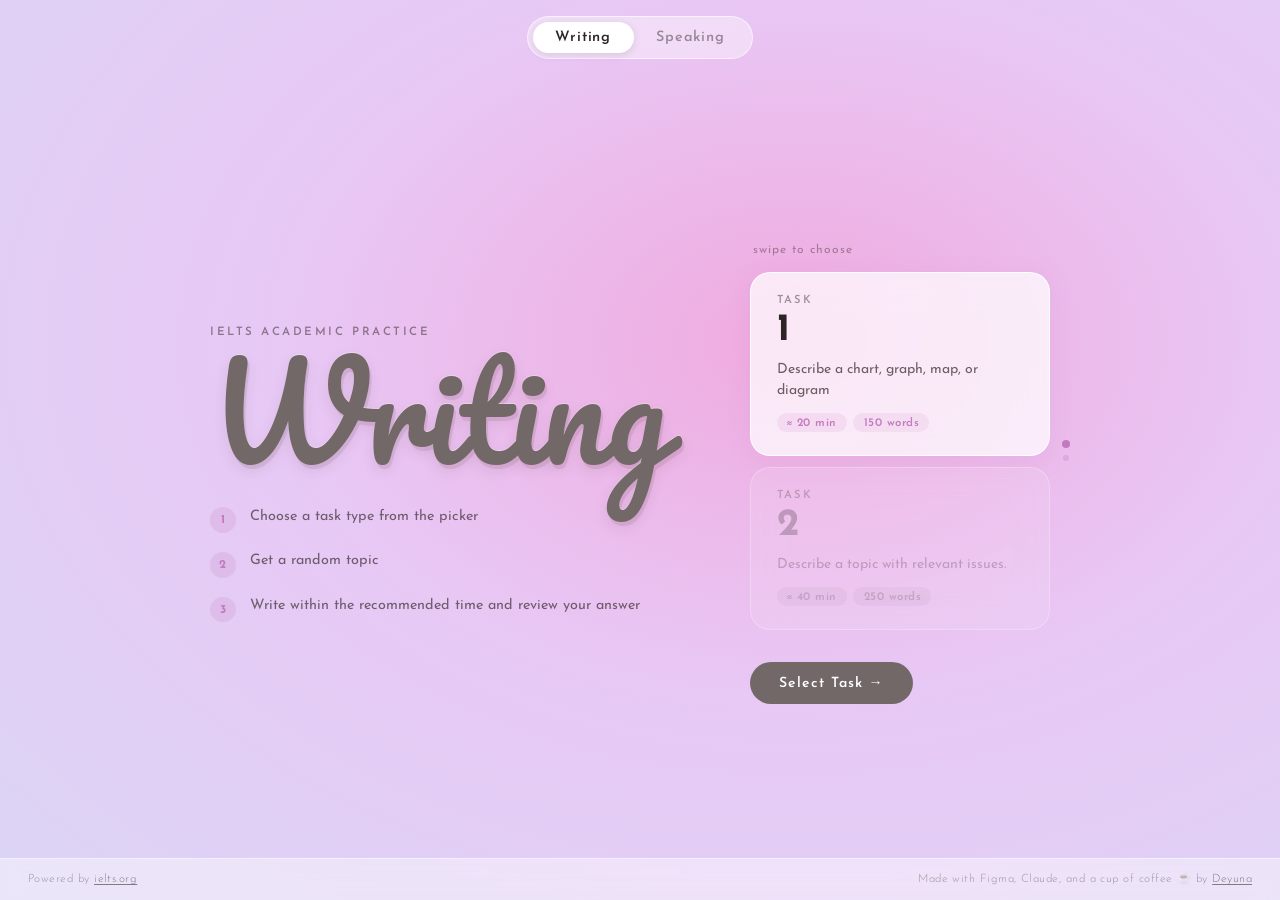
==== commit bdab209b: "Move dots to the right side of card stack Wrap card-stack + dot-row in .card-with-dots flex row so d" ====
--- a/index.html
+++ b/index.html
@@ -50,33 +50,35 @@
       <div class="picker-side">
         <p class="swipe-hint">swipe to choose</p>
 
-        <div class="card-stack" id="stack-writing">
+        <div class="card-with-dots">
+          <div class="card-stack" id="stack-writing">
 
-          <div class="card card-active" data-value="task1">
-            <p class="card-label">Task</p>
-            <p class="card-number">1</p>
-            <p class="card-desc">Describe a chart, graph, map, or diagram</p>
-            <div class="card-badges">
-              <span class="card-badge">&#8776; 20 min</span>
-              <span class="card-badge">150 words</span>
+            <div class="card card-active" data-value="task1">
+              <p class="card-label">Task</p>
+              <p class="card-number">1</p>
+              <p class="card-desc">Describe a chart, graph, map, or diagram</p>
+              <div class="card-badges">
+                <span class="card-badge">&#8776; 20 min</span>
+                <span class="card-badge">150 words</span>
+              </div>
             </div>
+
+            <div class="card card-inactive" data-value="task2">
+              <p class="card-label">Task</p>
+              <p class="card-number">2</p>
+              <p class="card-desc">Describe a topic with relevant issues.</p>
+              <div class="card-badges">
+                <span class="card-badge">&#8776; 40 min</span>
+                <span class="card-badge">250 words</span>
+              </div>
+            </div>
+
           </div>
 
-          <div class="card card-inactive" data-value="task2">
-            <p class="card-label">Task</p>
-            <p class="card-number">2</p>
-            <p class="card-desc">Describe a topic with relevant issues.</p>
-            <div class="card-badges">
-              <span class="card-badge">&#8776; 40 min</span>
-              <span class="card-badge">250 words</span>
-            </div>
+          <div class="dot-row" id="dots-writing">
+            <span class="dot active"></span>
+            <span class="dot"></span>
           </div>
-
-        </div>
-
-        <div class="dot-row" id="dots-writing">
-          <span class="dot active"></span>
-          <span class="dot"></span>
         </div>
 
         <button class="start-btn" data-section="writing">Select Task &#8594;</button>
@@ -113,41 +115,43 @@
       <div class="picker-side">
         <p class="swipe-hint">swipe to choose</p>
 
-        <div class="card-stack" id="stack-speaking">
+        <div class="card-with-dots">
+          <div class="card-stack" id="stack-speaking">
 
-          <div class="card card-active" data-value="part1">
-            <p class="card-label">Part</p>
-            <p class="card-number">1</p>
-            <p class="card-desc">Introduce and interview</p>
-            <div class="card-badges">
-              <span class="card-badge">&#8776; 4 &#8211; 5 minutes</span>
+            <div class="card card-active" data-value="part1">
+              <p class="card-label">Part</p>
+              <p class="card-number">1</p>
+              <p class="card-desc">Introduce and interview</p>
+              <div class="card-badges">
+                <span class="card-badge">&#8776; 4 &#8211; 5 minutes</span>
+              </div>
             </div>
+
+            <div class="card card-inactive" data-value="part2">
+              <p class="card-label">Part</p>
+              <p class="card-number">2</p>
+              <p class="card-desc">Long turn</p>
+              <div class="card-badges">
+                <span class="card-badge">&#8776; 3 &#8211; 4 minutes</span>
+              </div>
+            </div>
+
+            <div class="card card-inactive" data-value="part3">
+              <p class="card-label">Part</p>
+              <p class="card-number">3</p>
+              <p class="card-desc">Discussion</p>
+              <div class="card-badges">
+                <span class="card-badge">&#8776; 4 &#8211; 5 mins</span>
+              </div>
+            </div>
+
           </div>
 
-          <div class="card card-inactive" data-value="part2">
-            <p class="card-label">Part</p>
-            <p class="card-number">2</p>
-            <p class="card-desc">Long turn</p>
-            <div class="card-badges">
-              <span class="card-badge">&#8776; 3 &#8211; 4 minutes</span>
-            </div>
+          <div class="dot-row" id="dots-speaking">
+            <span class="dot active"></span>
+            <span class="dot"></span>
+            <span class="dot"></span>
           </div>
-
-          <div class="card card-inactive" data-value="part3">
-            <p class="card-label">Part</p>
-            <p class="card-number">3</p>
-            <p class="card-desc">Discussion</p>
-            <div class="card-badges">
-              <span class="card-badge">&#8776; 4 &#8211; 5 mins</span>
-            </div>
-          </div>
-
-        </div>
-
-        <div class="dot-row" id="dots-speaking">
-          <span class="dot active"></span>
-          <span class="dot"></span>
-          <span class="dot"></span>
         </div>
 
         <button class="start-btn" data-section="speaking">Select Task &#8594;</button>
--- a/style.css
+++ b/style.css
@@ -120,7 +120,7 @@
 
 .hero-title {
   font-family: 'Pacifico', cursive;
-  font-size: 5rem;
+  font-size: 8rem;
   font-weight: 400;
   letter-spacing: 0.01em;
   line-height: 1;
@@ -129,7 +129,7 @@
     0 -1px 0 rgba(255, 255, 255, 0.3),
     2px 4px 0 rgba(80, 50, 50, 0.1),
     0 6px 14px rgba(80, 50, 50, 0.1);
-  margin-bottom: 2.4rem;
+  margin-bottom: 2rem;
 }
 
 .steps-list {
@@ -325,12 +325,20 @@
   animation: card-shimmer 0.5s ease-out forwards;
 }
 
+/* ── Card + Dots wrapper ───────────────────────── */
+.card-with-dots {
+  display: flex;
+  flex-direction: row;
+  align-items: center;
+  gap: 0.75rem;
+}
+
 /* ── Dot Indicators ────────────────────────────── */
 .dot-row {
   display: flex;
+  flex-direction: column;
   align-items: center;
   gap: 0.45rem;
-  padding-left: 0.2rem;
 }
 
 .dot {
@@ -350,7 +358,7 @@
 
 /* ── Start Button ──────────────────────────────── */
 .start-btn {
-  background: #2d2424;
+  background: #736868;
   color: #fff;
   border: none;
   border-radius: 100px;
@@ -362,6 +370,7 @@
   cursor: pointer;
   transition: opacity 0.2s, transform 0.15s;
   white-space: nowrap;
+  margin-top: 16px;
 }
 
 .start-btn:hover {
@@ -505,7 +514,7 @@
   min-width: 0;
   display: flex;
   flex-direction: column;
-  gap: 1.25rem;
+  gap: 0;
 }
 
 .question-eyebrow {
@@ -529,10 +538,11 @@
   text-transform: uppercase;
   border-radius: 100px;
   padding: 0.28rem 0.8rem;
-  margin-bottom: 1.1rem;
+  margin-bottom: 0;
 }
 
 .question-card {
+  margin-top: 8px;
   background: rgba(255,255,255,0.62);
   backdrop-filter: blur(16px);
   -webkit-backdrop-filter: blur(16px);
@@ -577,6 +587,7 @@
 
 /* New question button */
 .btn-new {
+  margin-top: 32px;
   align-self: flex-start;
   background: rgba(255,255,255,0.6);
   border: 1.5px solid rgba(255,255,255,0.8);
@@ -686,7 +697,7 @@
 .timer-btn:active { transform: translateY(0); }
 
 .timer-btn--start {
-  background: #2d2424;
+  background: #736868;
   color: #fff;
 }
 
@@ -723,3 +734,52 @@
   .timer-side { padding-top: 0; }
   .practice-nav { padding: 0.85rem 1.25rem; }
 }
+
+/* ── Chart area (Task 1 practice) ──────────────── */
+.chart-wrap {
+  margin-bottom: 1.25rem;
+  background: rgba(255, 255, 255, 0.35);
+  border-radius: 14px;
+  padding: 0.85rem;
+  overflow: hidden;
+}
+.chart-canvas-wrap {
+  position: relative;
+  height: 240px;
+  width: 100%;
+}
+.html-chart { width: 100%; }
+.html-chart svg { width: 100%; height: auto; display: block; }
+
+/* Pie charts */
+.pie-row {
+  display: flex;
+  gap: 1rem;
+  justify-content: center;
+  flex-wrap: wrap;
+  padding: 0.5rem 0;
+}
+.pie-item { display: flex; flex-direction: column; align-items: center; gap: 0.45rem; }
+.pie-disc { width: 90px; height: 90px; border-radius: 50%; box-shadow: 0 2px 8px rgba(0,0,0,.08); }
+.pie-lbl {
+  font-family: 'Josefin Sans', sans-serif;
+  font-size: 0.7rem; font-weight: 700;
+  color: rgba(45,36,36,.65); letter-spacing: .04em;
+}
+.pie-key { font-family: 'Josefin Sans', sans-serif; font-size: .62rem; color: rgba(45,36,36,.5); }
+.pie-key-row { display: flex; align-items: center; gap: 4px; line-height: 1.65; }
+.pie-dot { width: 7px; height: 7px; border-radius: 50%; flex-shrink: 0; }
+
+/* Data table */
+.data-table { width: 100%; border-collapse: collapse; font-family: 'Josefin Sans', sans-serif; font-size: .78rem; }
+.data-table th {
+  background: rgba(196,122,191,.12); color: #b86cb3;
+  font-weight: 600; padding: 6px 10px; font-size: .7rem;
+  letter-spacing: .04em; white-space: nowrap; text-align: left;
+}
+.data-table td {
+  padding: 5px 10px; color: rgba(45,36,36,.75);
+  border-bottom: 1px solid rgba(45,36,36,.05); font-weight: 300;
+}
+.data-table tr:last-child td { border-bottom: none; }
+.data-table td:not(:first-child), .data-table th:not(:first-child) { text-align: center; }
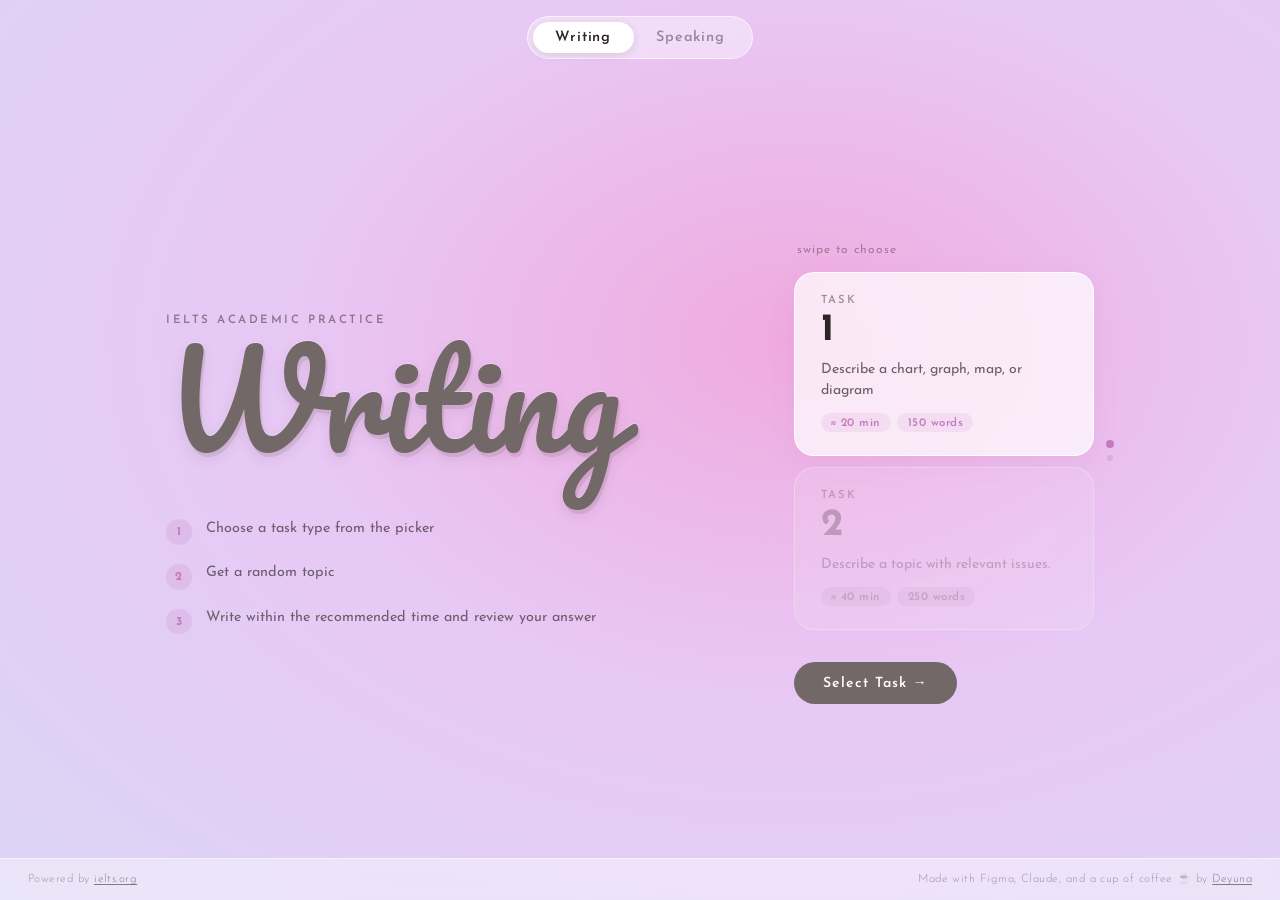
==== commit 89da030e: "Add cute pop sound on all button clicks pop.js: tiny Web Audio API snippet — sine wave drops 520→220" ====
--- a/index.html
+++ b/index.html
@@ -170,5 +170,6 @@
   </footer>
 
   <script src="app.js"></script>
+  <script src="pop.js"></script>
 </body>
 </html>
--- a/style.css
+++ b/style.css
@@ -95,9 +95,9 @@
   display: flex;
   align-items: center;
   justify-content: center;
-  gap: 5rem;
+  gap: 3rem;
   width: 100%;
-  max-width: 1100px;
+  max-width: 1200px;
   margin: 0 auto;
   padding: 0 2rem;
 }
@@ -106,7 +106,7 @@
 .hero-side {
   flex: 1;
   min-width: 0;
-  max-width: 460px;
+  max-width: 580px;
 }
 
 .eyebrow {
@@ -129,7 +129,7 @@
     0 -1px 0 rgba(255, 255, 255, 0.3),
     2px 4px 0 rgba(80, 50, 50, 0.1),
     0 6px 14px rgba(80, 50, 50, 0.1);
-  margin-bottom: 2rem;
+  margin-bottom: 3.5rem;
 }
 
 .steps-list {
@@ -331,6 +331,7 @@
   flex-direction: row;
   align-items: center;
   gap: 0.75rem;
+  align-self: flex-start;
 }
 
 /* ── Dot Indicators ────────────────────────────── */
@@ -563,13 +564,23 @@
   font-weight: 400;
   color: #2d2424;
   line-height: 1.75;
-  margin-bottom: 1.4rem;
+  margin-bottom: 4px;
+}
+
+.question-summarise {
+  font-family: 'Josefin Sans', sans-serif;
+  font-size: 1rem;
+  font-weight: 400;
+  color: #2d2424;
+  line-height: 1.75;
+  margin: 0;
 }
 
 .question-divider {
   border: none;
   border-top: 1px solid rgba(45,36,36,0.1);
-  margin-bottom: 1.2rem;
+  margin-top: 8px;
+  margin-bottom: 8px;
 }
 
 .question-task-line {
@@ -783,3 +794,4 @@
 }
 .data-table tr:last-child td { border-bottom: none; }
 .data-table td:not(:first-child), .data-table th:not(:first-child) { text-align: center; }
+
